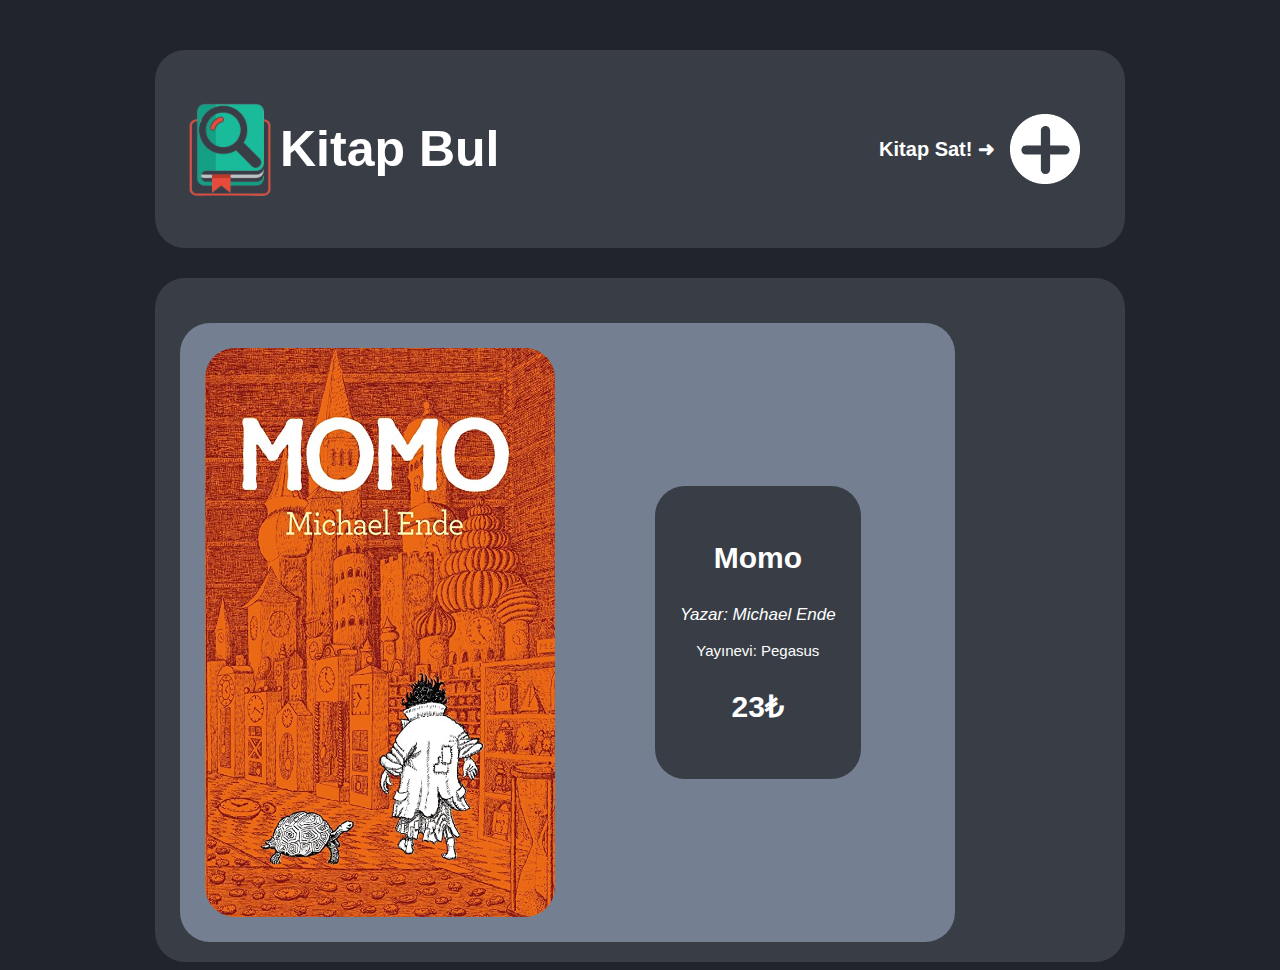
==== kitaplar/momo.html @ 9a79ac4c "custom scrollbar and momo page" ====
<!DOCTYPE html>
<html lang="en">
<head>
	<meta charset="UTF-8">
	<meta http-equiv="X-UA-Compatible" content="IE=edge">
	<meta name="viewport" content="width=device-width, initial-scale=1.0">
	<title>Kitap Bul</title>

	<link rel="stylesheet" href="../css/style.css">
</head>
<body>
	

	<nav id="navBar">
		<div style="display: flex; flex-direction: row; align-items: center;">
			<img id="navBarLogo" src="../images/logoTransparent.png" alt="">
			<p id="navBarTitle">Kitap Bul</p>
		</div>
		
		<div style="display: flex; flex-direction: row-reverse; align-items: center;">
			<img id="addBookButton" src="../images/addBookButton.png">
			<p id="kitapSat">Kitap Sat! ➜</p>
		</div>
	</nav>

	<div id="contentContainer">

			<div class="bookCardBuy">
				<img class="bookCardImageBuy" src="../bookCovers/momo.jpg" alt="">
				<div class="bookCardInfoBuy">
					<p class="bookCardTitleBuy">Momo</p>
					<p class="bookCardAuthorBuy">Yazar: Michael Ende</p>
					<p class="bookCardPublisherBuy">Yayınevi: Pegasus</p>
					<p class="bookCardTitleBuy">23₺</p>
				</div>
			</div>


	</div>

</body>
</html>
---- css/style.css ----
::-webkit-scrollbar-track
{
	
	border-radius: 10px;
	background-color: #383d46;
}

::-webkit-scrollbar
{
	width: 12px;
	background-color: #383d46;
}

::-webkit-scrollbar-thumb
{
	border-radius: 10px;
	background-color: #757f92;
}

body {
	background-color: #21252b;

	font-family: 'Trebuchet MS', 'Lucida Sans Unicode', 'Lucida Grande', 'Lucida Sans', Arial, sans-serif;
}

#navBar {
	width: 900px;
	background-color: #383d46;
	border-radius: 30px;
	padding: 20px 45px 20px 25px;
	margin: 50px auto;
	margin-bottom: 30px;

	display: flex;
	flex-direction: row;
	justify-content: space-between;
	align-items: center;
}

#navBarLogo {
	width: 100px;
	height: 100px;
}

#addBookButton {
	width: 70px;
	height: 70px;

	transition: 0.2s;
}

#addBookButton:hover {
	transform: scale(1.07);
}

#navBarTitle {
	font-size: 50px;
	font-weight: 600;
	color: #fff;

}

#kitapSat {
	font-size: 20px;
	font-weight: 600;
	color: #fff;

	margin-right: 15px;
}

#contentContainer {
	width: 900px;
	background-color: #383d46;
	border-radius: 30px;
	padding: 45px 45px 20px 25px;
	margin: auto;

	display: grid;
	grid-template-columns: 1fr 1fr 1fr;
	grid-gap: 20px;
	justify-items: center;
}

.bookCard {
	width: 250px;
	background-color: #757f92;
	border-radius: 30px;
	margin: auto;

	text-align: center;

	display: flex;
	flex-direction: column;
	align-items: center;
	justify-content: center;
	padding-top: 25px;
	
	transition: 0.2s;
}

.bookCard:hover {
	transform: scale(1.05);
}


.bookCardTitle {
	font-size: 30px;
	font-weight: 600;
	color: #fff;
}

.bookCardAuthor {
	font-size: 17px;
	font-weight: 100;
	color: #fff;

	font-style: italic;
}

.bookCardPublisher {
	font-size: 15px;
	font-weight: 400;
	color: #fff;
}

.bookCardImage {
	width: 200px;
	height: 325px;

	border-radius: 10px;
}


.bookCardBuy {
	width: 750px;
	background-color: #757f92;
	border-radius: 30px;
	margin: auto;

	text-align: center;

	padding-left: 25px;
	padding-bottom: 25px;

	display: flex;
	flex-direction: row;
	align-items: center;
	justify-content: flex-start;
	padding-top: 25px;

}

.bookCardImageBuy {
	width: 350px;
	height: 569px;

	margin-right: 100px;

	border-radius: 30px;

}

.bookCardTitleBuy {
	font-size: 30px;
	font-weight: 600;
	color: #fff;
}

.bookCardAuthorBuy {
	font-size: 17px;
	font-weight: 100;
	color: #fff;

	font-style: italic;
}

.bookCardPublisherBuy {
	font-size: 15px;
	font-weight: 400;
	color: #fff;
}

.bookCardInfoBuy {
	background-color: #383d46;
	border-radius: 30px;

	text-align: center;
	padding: 25px;
}
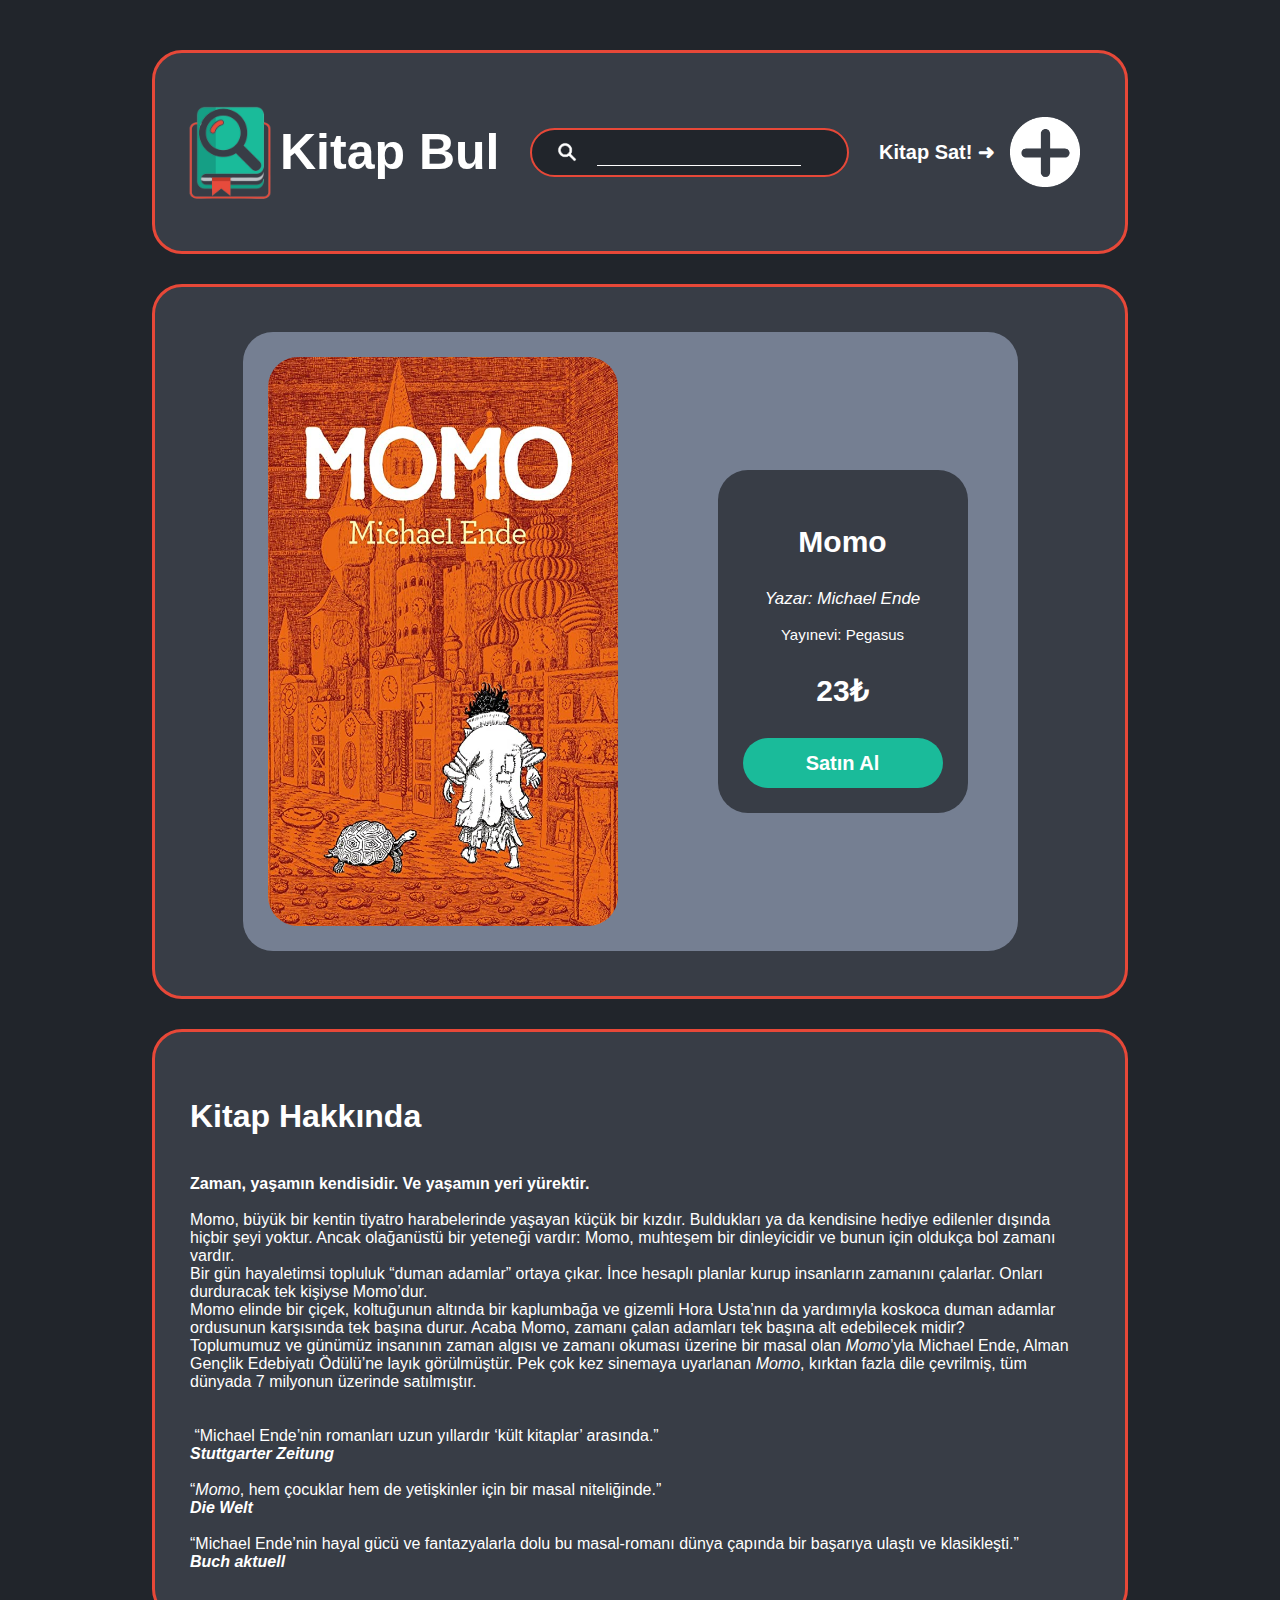
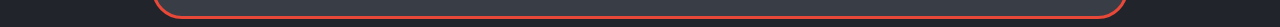
==== commit a240eb79: "minor adjustments" ====
--- a/kitaplar/momo.html
+++ b/kitaplar/momo.html
@@ -1,5 +1,5 @@
 <!DOCTYPE html>
-<html lang="en">
+<html lang="tr">
 <head>
 	<meta charset="UTF-8">
 	<meta http-equiv="X-UA-Compatible" content="IE=edge">
@@ -16,6 +16,13 @@
 			<img id="navBarLogo" src="../images/logoTransparent.png" alt="">
 			<p id="navBarTitle">Kitap Bul</p>
 		</div>
+
+		<div style="display: flex; flex-direction: row; align-items: center;">
+			<div id="searchBar" style="display: flex; flex-direction: row; align-items: center;">
+				<img id="searchIcon" src="../images/searchIcon.png" alt="">
+				<input id="searchBarInput" type="text">
+			</div>
+		</div>
 		
 		<div style="display: flex; flex-direction: row-reverse; align-items: center;">
 			<img id="addBookButton" src="../images/addBookButton.png">
@@ -23,7 +30,7 @@
 		</div>
 	</nav>
 
-	<div id="contentContainer">
+	<div id="contentContainerBuy">
 
 			<div class="bookCardBuy">
 				<img class="bookCardImageBuy" src="../bookCovers/momo.jpg" alt="">
@@ -32,11 +39,25 @@
 					<p class="bookCardAuthorBuy">Yazar: Michael Ende</p>
 					<p class="bookCardPublisherBuy">Yayınevi: Pegasus</p>
 					<p class="bookCardTitleBuy">23₺</p>
+					<button class="buyButton">Satın Al</button>
 				</div>
 			</div>
 
 
 	</div>
 
+	<div id="contentContainerBuyInfo">
+
+		<h1 style="align-self: flex-start; margin-left: 10px; margin-bottom: 40px;">Kitap Hakkında</h1>
+
+		<span style="margin-left: 10px;"><strong>Zaman, yaşamın kendisidir.</strong> <strong>Ve yaşamın yeri yürektir.</strong><br>&nbsp;<br>Momo, büyük bir kentin tiyatro harabelerinde yaşayan küçük bir kızdır. Buldukları ya da kendisine hediye edilenler dışında hiçbir şeyi yoktur. Ancak olağanüstü bir yeteneği vardır: Momo, muhteşem bir dinleyicidir ve bunun için oldukça bol zamanı vardır.<br>Bir gün hayaletimsi topluluk “duman adamlar” ortaya çıkar. İnce hesaplı planlar kurup insanların zamanını çalarlar. Onları durduracak tek kişiyse Momo’dur.<br>Momo elinde bir çiçek, koltuğunun altında bir kaplumbağa ve gizemli Hora Usta’nın da yardımıyla koskoca duman adamlar ordusunun karşısında tek başına durur. Acaba Momo, zamanı çalan adamları tek başına alt edebilecek midir?<br>Toplumumuz ve günümüz insanının zaman algısı ve zamanı okuması üzerine bir masal olan&nbsp;<em>Momo</em>’yla&nbsp;Michael Ende, Alman Gençlik Edebiyatı Ödülü’ne layık görülmüştür. Pek çok kez sinemaya uyarlanan&nbsp;<em>Momo</em>, kırktan fazla dile çevrilmiş, tüm dünyada 7 milyonun üzerinde satılmıştır.<br>&nbsp;<br>&nbsp;<br>&nbsp;“Michael Ende’nin romanları uzun yıllardır ‘kült kitaplar’ arasında.”<br><strong><em>Stuttgarter Zeitung&nbsp;</em></strong><br>&nbsp;<br>“<em>Momo</em>, hem çocuklar hem de yetişkinler için bir masal niteliğinde.”<br><strong><em>Die Welt&nbsp;</em></strong><br>&nbsp;<br>“Michael Ende’nin hayal gücü ve fantazyalarla dolu bu masal-romanı dünya çapında bir başarıya ulaştı ve klasikleşti.”<br><strong><em>Buch aktuell</em></strong><br></span>
+	
+	</div>
+
+
+
+
+</div>
+
 </body>
 </html>--- a/css/style.css
+++ b/css/style.css
@@ -21,8 +21,41 @@
 
 body {
 	background-color: #21252b;
+	color: #fff;
 
 	font-family: 'Trebuchet MS', 'Lucida Sans Unicode', 'Lucida Grande', 'Lucida Sans', Arial, sans-serif;
+}
+
+#searchIcon {
+	width: 30px;
+	height: 30px;
+
+	margin-left: 5px;
+	margin-right: 15px;
+}
+
+#searchBar {
+	background-color: #21252b;
+	width: 300px;
+	height: 45px;
+	border-radius: 30px;
+	padding-left: 15px;
+
+	border: 2px solid #e74838;
+}
+
+#searchBarInput {
+
+	background-color: #21252b;
+	height: 25px;
+	width: 200px;
+	border: none;
+	border-bottom: 1px solid #fff;
+
+	font-size: 15px;
+	font-weight: 300;
+	color: #fff;
+
 }
 
 #navBar {
@@ -37,6 +70,8 @@
 	flex-direction: row;
 	justify-content: space-between;
 	align-items: center;
+
+	border: 3px solid #e74838;
 }
 
 #navBarLogo {
@@ -81,6 +116,39 @@
 	grid-template-columns: 1fr 1fr 1fr;
 	grid-gap: 20px;
 	justify-items: center;
+
+	border: 3px solid #e74838;
+}
+
+#contentContainerBuy {
+	width: 900px;
+	background-color: #383d46;
+	border-radius: 30px;
+	padding: 45px 45px 45px 25px;
+	margin: auto;
+
+	display: flex;
+	flex-direction: column;
+	align-items: center;
+	justify-content: center;
+
+	border: 3px solid #e74838;
+}
+
+#contentContainerBuyInfo {
+	width: 900px;
+	background-color: #383d46;
+	border-radius: 30px;
+	padding: 45px 45px 45px 25px;
+	margin: auto;
+	margin-top: 30px;
+
+	display: flex;
+	flex-direction: column;
+	align-items: center;
+	justify-content: center;
+
+	border: 3px solid #e74838;
 }
 
 .bookCard {
@@ -96,6 +164,8 @@
 	align-items: center;
 	justify-content: center;
 	padding-top: 25px;
+
+	border: 3px solid #e74838;
 	
 	transition: 0.2s;
 }
@@ -188,4 +258,31 @@
 
 	text-align: center;
 	padding: 25px;
+}
+
+.buyButton {
+	width: 200px;
+	height: 50px;
+	background-color: #1abb9a;
+	border-radius: 30px;
+	margin: auto;
+
+	text-align: center;
+	color: #fff;
+	font-size: 20px;
+	font-weight: 600;
+
+
+	display: flex;
+	flex-direction: row;
+	align-items: center;
+	justify-content: center;
+
+	transition: 0.2s;
+
+	border: none;
+}
+
+.buyButton:hover {
+	transform: scale(1.05);
 }